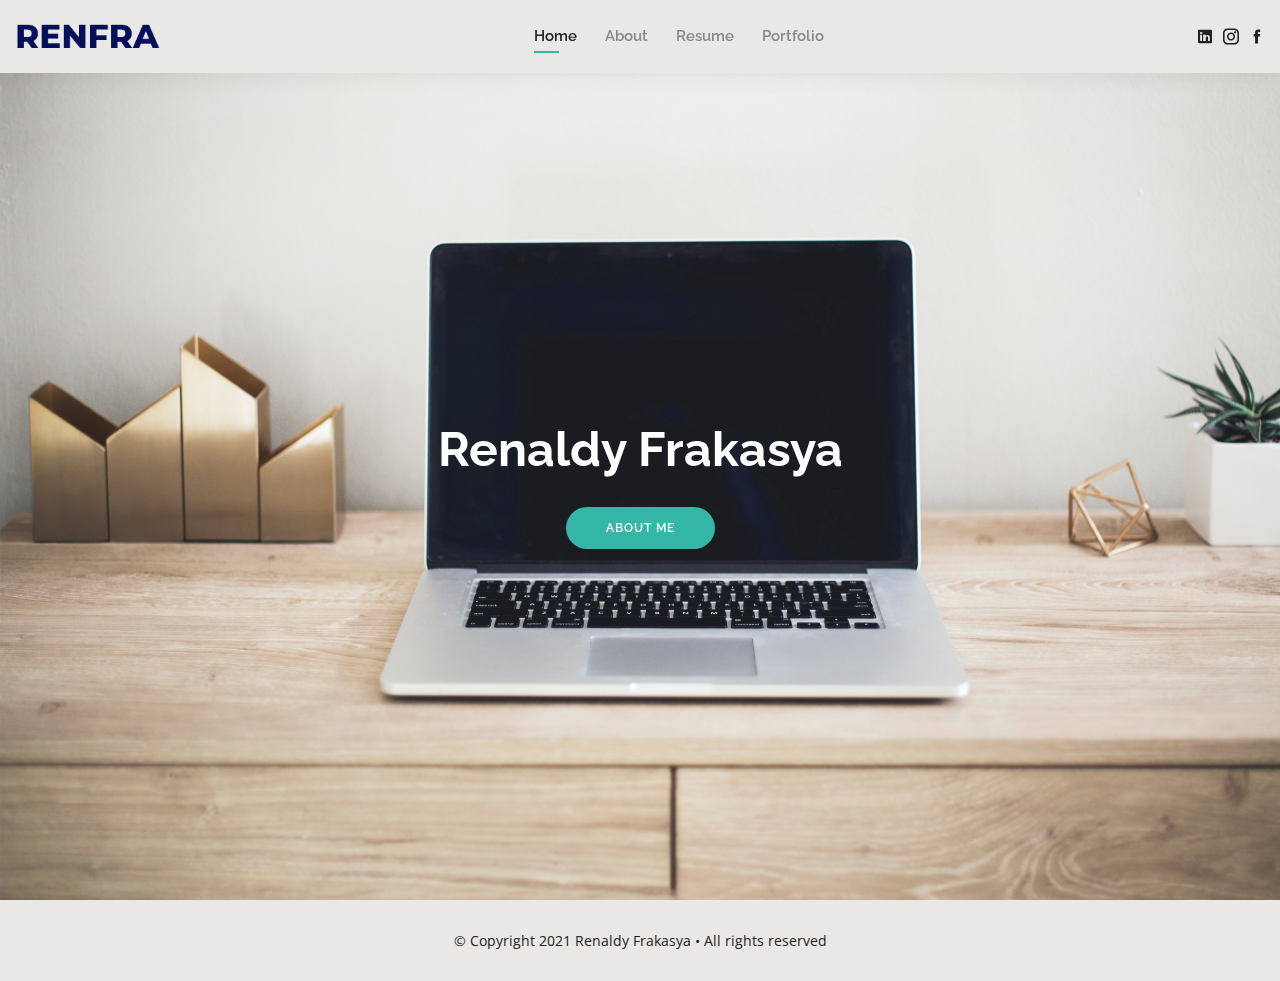
==== index.html @ 299dc971 "initial commit" ====
<!DOCTYPE html>
<html lang="en">

<head>
  <meta charset="utf-8">
  <meta content="width=device-width, initial-scale=1.0" name="viewport">

  <title>Portfolio Renaldy Frakasya</title>
  <meta content="" name="description">
  <meta content="" name="keywords">

  <!-- Favicons -->
  <link href="assets/img/icon.png" rel="icon">

  <!-- Google Fonts -->
  <link href="https://fonts.googleapis.com/css?family=Open+Sans:300,300i,400,400i,600,600i,700,700i|Raleway:300,300i,400,400i,500,500i,600,600i,700,700i|Poppins:300,300i,400,400i,500,500i,600,600i,700,700i" rel="stylesheet">

  <!-- Vendor CSS Files -->
  <link href="assets/vendor/bootstrap/css/bootstrap.min.css" rel="stylesheet">
  <link href="assets/vendor/icofont/icofont.min.css" rel="stylesheet">
  <link href="assets/vendor/owl.carousel/assets/owl.carousel.min.css" rel="stylesheet">
  <link href="assets/vendor/boxicons/css/boxicons.min.css" rel="stylesheet">
  <link href="assets/vendor/venobox/venobox.css" rel="stylesheet">
  <link href="assets/vendor/aos/aos.css" rel="stylesheet">

  <!-- Template Main CSS File -->
  <link href="assets/css/style.css" rel="stylesheet">

  <!-- =======================================================
  * Template Name: Kelly - v2.1.1
  * Template URL: https://bootstrapmade.com/kelly-free-bootstrap-cv-resume-html-template/
  * Author: BootstrapMade.com
  * License: https://bootstrapmade.com/license/
  ======================================================== -->
</head>

<body>

  <!-- ======= Header ======= -->
  <header id="header" class="fixed-top">
    <div class="container-fluid d-flex justify-content-between align-items-center">
      
      <a href="index.html" class="logo">
        <img src="assets/img/renfra.png" alt="Logo Renfra" class="img-fluid">
      </a>

      <nav class="nav-menu d-none d-lg-block">
        <ul>
          <li class="active"><a href="index.html">Home</a></li>
          <li><a href="about.html">About</a></li>
          <li><a href="resume.html">Resume</a></li>
          <!-- <li><a href="services.html">Services</a></li> -->
          <li><a href="portfolio.html">Portfolio</a></li>
        </ul>
      </nav><!-- .nav-menu -->

      <div class="header-social-links">
        <a href="https://www.linkedin.com/in/renaldy-frakasya4721/" class="linkedin" target="_blank"><i class="icofont-linkedin"></i></i></a>
        <a href="https://www.instagram.com/renaldyfrakasya/" class="instagram" target="_blank"><i class="icofont-instagram"></i></a>
        <a href="https://facebook.com/renaldy.frakasya/" class="facebook" target="_blank"><i class="icofont-facebook"></i></a>
      </div>

    </div>

  </header><!-- End Header -->

  <!-- ======= Hero Section ======= -->
  <section id="hero" class="d-flex align-items-center">
    <div class="container d-flex flex-column align-items-center" data-aos="zoom-in" data-aos-delay="100">
      <h1>Renaldy Frakasya</h1>
      <a href="about.html" class="btn-about">About Me</a>
    </div>
  </section><!-- End Hero -->

  <!-- ======= Footer ======= -->
  <footer id="footer">
    <div class="container">
      <div class="copyright">
        &copy; Copyright 2021 Renaldy Frakasya • All rights reserved
      </div>
    </div>
  </footer><!-- End  Footer -->

  <div id="preloader"></div>
  <a href="#" class="back-to-top"><i class="bx bx-up-arrow-alt"></i></a>

  <!-- Vendor JS Files -->
  <script src="assets/vendor/jquery/jquery.min.js"></script>
  <script src="assets/vendor/bootstrap/js/bootstrap.bundle.min.js"></script>
  <script src="assets/vendor/jquery.easing/jquery.easing.min.js"></script>
  <script src="assets/vendor/php-email-form/validate.js"></script>
  <script src="assets/vendor/waypoints/jquery.waypoints.min.js"></script>
  <script src="assets/vendor/counterup/counterup.min.js"></script>
  <script src="assets/vendor/owl.carousel/owl.carousel.min.js"></script>
  <script src="assets/vendor/isotope-layout/isotope.pkgd.min.js"></script>
  <script src="assets/vendor/venobox/venobox.min.js"></script>
  <script src="assets/vendor/aos/aos.js"></script>

  <!-- Template Main JS File -->
  <script src="assets/js/main.js"></script>

</body>

</html>
---- assets/vendor/venobox/venobox.css ----
/* ------ venobox.css --------*/
.vbox-overlay *, .vbox-overlay *:before, .vbox-overlay *:after{
    -webkit-backface-visibility: hidden;
    -webkit-box-sizing:border-box;
    -moz-box-sizing:border-box;
    box-sizing:border-box;
}
.vbox-overlay * { 
    -webkit-backface-visibility: visible;
    backface-visibility: visible;
}
.vbox-overlay{
    display: -webkit-flex;
    display: flex;
    -webkit-flex-direction: column;
    flex-direction: column;
    -webkit-justify-content: center;
    justify-content: center;
    -webkit-align-items: center;
    align-items: center;
    position: fixed;
    left: 0;
    top: 0;
    bottom: 0;
    right: 0;
    z-index: 999999;
}

/* ----- navigation ----- */
.vbox-title{
    width: 100%;
    height: 40px;
    float: left;
    text-align: center;
    line-height: 28px;
    font-size: 12px;
    padding: 6px 50px;
    overflow: hidden;
    position: fixed;
    display: none;
    left: 0;
    z-index: 89;
}
.vbox-close{
    cursor: pointer;
    position: fixed;
    top: -1px;
    right: 0;
    width: 50px;
    height: 40px;
    padding: 6px;
    display: block;
    background-position:10px center;
    overflow: hidden;
    font-size: 24px;
    line-height: 1;
    text-align: center;
    z-index: 99;
}
.vbox-left{
    cursor: pointer;
    position: fixed;
    left: 0;
    height: 40px;
    overflow: hidden;
    line-height: 28px;
    font-size: 12px;
    z-index: 99;
    display: flex;
    align-items:center;
}
.vbox-num{
    display: inline-block;
    margin: 6px 0 6px 15px;
}
/* ----- Social share ----- */
.vbox-share{
    line-height: 28px;
    font-size: 12px;
    overflow: hidden;
    position: fixed;
    left: 0;
    z-index: 98;
    display: flex;
    align-items:center;
    justify-content: center;
    width: 100%;
    text-align: center;
}
.vbox-share svg{
    max-height: 28px;
    width: 28px;
    z-index: 10;
    margin-left: 12px;
    margin-top: 6px;
    margin-bottom: 6px;
    vertical-align: middle;
}


/* ----- navigation ARROWS ----- */
.vbox-next, .vbox-prev{
    position: fixed;
    top: 50%;
    margin-top: -15px;
    overflow: hidden;
    cursor: pointer;
    display: block;
    width: 45px;
    height: 45px;
    z-index: 99;
}
.vbox-next span, .vbox-prev span{
    position: relative;
    width: 20px;
    height: 20px;
    border: 2px solid transparent;
    border-top-color: #B6B6B6;
    border-right-color: #B6B6B6;
    text-indent: -100px;
    position: absolute;
    top: 8px;
    display: block;
}
.vbox-prev{
    left: 15px;
}
.vbox-next{
    right: 15px;
}
.vbox-prev span{
    left: 10px;
    -ms-transform: rotate(-135deg);
    -webkit-transform: rotate(-135deg);
    transform: rotate(-135deg);
}
.vbox-next span{
    -ms-transform: rotate(45deg);
    -webkit-transform: rotate(45deg);
    transform: rotate(45deg);
    right: 10px;
}
/* ------- inline window ------ */
.vbox-inline{
    width: 420px;
    height: 315px;
    height: 70vh;
    padding: 10px;
    background: #fff;
    margin: 0 auto;
    overflow: auto;
    text-align: left;
}
/* ------- Video & iFrames window ------ */
.venoframe{
    max-width: 100%;
    width: 100%;
    border: none;
    width: 100%;
    height: 260px;
    height: 70vh;
}
.venoframe.vbvid{
    height: 260px;
}
@media (min-width: 768px) {
    .venoframe, .vbox-inline{
        width: 90%;
        height: 360px;
        height: 70vh;
    }
    .venoframe.vbvid{
        width: 640px;
        height: 360px;
    }
}
@media (min-width: 992px) {
    .venoframe, .vbox-inline{
        max-width: 1200px;
        width: 80%;
        height: 540px;
        height: 70vh;
    }
    .venoframe.vbvid{
        width: 960px;
        height: 540px;
    }
}
/* 
Please do NOT edit this part! 
or at least read this note: http://i.imgur.com/7C0ws9e.gif
*/
.vbox-open{
    overflow: hidden;
}
.vbox-container{
    position: absolute;
    left: 0;
    right: 0;
    top: 0;
    bottom: 0;
    overflow-x: hidden;
    overflow-y: scroll;
    overflow-scrolling: touch;
    -webkit-overflow-scrolling: touch;
    z-index: 20;
    max-height: 100%;

}

.vbox-content{
    text-align: center;
    float: left;
    width: 100%;
    position: relative;
    overflow: hidden;
    padding: 20px 4%;
}
.vbox-container img{
    max-width: 100%;
    height: auto;
}
.vbox-figlio{
    box-shadow: 0 0 12px rgba(0,0,0,0.19), 0 6px 6px rgba(0,0,0,0.23);
    max-width: 100%;
    text-align: initial;
}
img.vbox-figlio{
    -webkit-user-select: none;
-khtml-user-select: none;
-moz-user-select: none;
-o-user-select: none;
user-select: none;
}
.vbox-content.swipe-left{
    margin-left: -200px !important;
}
.vbox-content.swipe-right{
    margin-left: 200px !important;
}
.vbox-animated{
    webkit-transition: margin 300ms ease-out;
    transition: margin 300ms ease-out;
}

/* ---------- preloader ----------
 * SPINKIT 
 * http://tobiasahlin.com/spinkit/
-------------------------------- */
.sk-double-bounce,.sk-rotating-plane{width:40px;height:40px;margin:40px auto}.sk-rotating-plane{background-color:#333;-webkit-animation:sk-rotatePlane 1.2s infinite ease-in-out;animation:sk-rotatePlane 1.2s infinite ease-in-out}@-webkit-keyframes sk-rotatePlane{0%{-webkit-transform:perspective(120px) rotateX(0) rotateY(0);transform:perspective(120px) rotateX(0) rotateY(0)}50%{-webkit-transform:perspective(120px) rotateX(-180.1deg) rotateY(0);transform:perspective(120px) rotateX(-180.1deg) rotateY(0)}100%{-webkit-transform:perspective(120px) rotateX(-180deg) rotateY(-179.9deg);transform:perspective(120px) rotateX(-180deg) rotateY(-179.9deg)}}@keyframes sk-rotatePlane{0%{-webkit-transform:perspective(120px) rotateX(0) rotateY(0);transform:perspective(120px) rotateX(0) rotateY(0)}50%{-webkit-transform:perspective(120px) rotateX(-180.1deg) rotateY(0);transform:perspective(120px) rotateX(-180.1deg) rotateY(0)}100%{-webkit-transform:perspective(120px) rotateX(-180deg) rotateY(-179.9deg);transform:perspective(120px) rotateX(-180deg) rotateY(-179.9deg)}}.sk-double-bounce{position:relative}.sk-double-bounce .sk-child{width:100%;height:100%;border-radius:50%;background-color:#333;opacity:.6;position:absolute;top:0;left:0;-webkit-animation:sk-doubleBounce 2s infinite ease-in-out;animation:sk-doubleBounce 2s infinite ease-in-out}.sk-chasing-dots .sk-child,.sk-spinner-pulse,.sk-three-bounce .sk-child{background-color:#333;border-radius:100%}.sk-double-bounce .sk-double-bounce2{-webkit-animation-delay:-1s;animation-delay:-1s}@-webkit-keyframes sk-doubleBounce{0%,100%{-webkit-transform:scale(0);transform:scale(0)}50%{-webkit-transform:scale(1);transform:scale(1)}}@keyframes sk-doubleBounce{0%,100%{-webkit-transform:scale(0);transform:scale(0)}50%{-webkit-transform:scale(1);transform:scale(1)}}.sk-wave{margin:40px auto;width:50px;height:40px;text-align:center;font-size:10px}.sk-wave .sk-rect{background-color:#333;height:100%;width:6px;display:inline-block;-webkit-animation:sk-waveStretchDelay 1.2s infinite ease-in-out;animation:sk-waveStretchDelay 1.2s infinite ease-in-out}.sk-wave .sk-rect1{-webkit-animation-delay:-1.2s;animation-delay:-1.2s}.sk-wave .sk-rect2{-webkit-animation-delay:-1.1s;animation-delay:-1.1s}.sk-wave .sk-rect3{-webkit-animation-delay:-1s;animation-delay:-1s}.sk-wave .sk-rect4{-webkit-animation-delay:-.9s;animation-delay:-.9s}.sk-wave .sk-rect5{-webkit-animation-delay:-.8s;animation-delay:-.8s}@-webkit-keyframes sk-waveStretchDelay{0%,100%,40%{-webkit-transform:scaleY(.4);transform:scaleY(.4)}20%{-webkit-transform:scaleY(1);transform:scaleY(1)}}@keyframes sk-waveStretchDelay{0%,100%,40%{-webkit-transform:scaleY(.4);transform:scaleY(.4)}20%{-webkit-transform:scaleY(1);transform:scaleY(1)}}.sk-wandering-cubes{margin:40px auto;width:40px;height:40px;position:relative}.sk-wandering-cubes .sk-cube{background-color:#333;width:10px;height:10px;position:absolute;top:0;left:0;-webkit-animation:sk-wanderingCube 1.8s ease-in-out -1.8s infinite both;animation:sk-wanderingCube 1.8s ease-in-out -1.8s infinite both}.sk-chasing-dots,.sk-spinner-pulse{width:40px;height:40px;margin:40px auto}.sk-wandering-cubes .sk-cube2{-webkit-animation-delay:-.9s;animation-delay:-.9s}@-webkit-keyframes sk-wanderingCube{0%{-webkit-transform:rotate(0);transform:rotate(0)}25%{-webkit-transform:translateX(30px) rotate(-90deg) scale(.5);transform:translateX(30px) rotate(-90deg) scale(.5)}50%{-webkit-transform:translateX(30px) translateY(30px) rotate(-179deg);transform:translateX(30px) translateY(30px) rotate(-179deg)}50.1%{-webkit-transform:translateX(30px) translateY(30px) rotate(-180deg);transform:translateX(30px) translateY(30px) rotate(-180deg)}75%{-webkit-transform:translateX(0) translateY(30px) rotate(-270deg) scale(.5);transform:translateX(0) translateY(30px) rotate(-270deg) scale(.5)}100%{-webkit-transform:rotate(-360deg);transform:rotate(-360deg)}}@keyframes sk-wanderingCube{0%{-webkit-transform:rotate(0);transform:rotate(0)}25%{-webkit-transform:translateX(30px) rotate(-90deg) scale(.5);transform:translateX(30px) rotate(-90deg) scale(.5)}50%{-webkit-transform:translateX(30px) translateY(30px) rotate(-179deg);transform:translateX(30px) translateY(30px) rotate(-179deg)}50.1%{-webkit-transform:translateX(30px) translateY(30px) rotate(-180deg);transform:translateX(30px) translateY(30px) rotate(-180deg)}75%{-webkit-transform:translateX(0) translateY(30px) rotate(-270deg) scale(.5);transform:translateX(0) translateY(30px) rotate(-270deg) scale(.5)}100%{-webkit-transform:rotate(-360deg);transform:rotate(-360deg)}}.sk-spinner-pulse{-webkit-animation:sk-pulseScaleOut 1s infinite ease-in-out;animation:sk-pulseScaleOut 1s infinite ease-in-out}@-webkit-keyframes sk-pulseScaleOut{0%{-webkit-transform:scale(0);transform:scale(0)}100%{-webkit-transform:scale(1);transform:scale(1);opacity:0}}@keyframes sk-pulseScaleOut{0%{-webkit-transform:scale(0);transform:scale(0)}100%{-webkit-transform:scale(1);transform:scale(1);opacity:0}}.sk-chasing-dots{position:relative;text-align:center;-webkit-animation:sk-chasingDotsRotate 2s infinite linear;animation:sk-chasingDotsRotate 2s infinite linear}.sk-chasing-dots .sk-child{width:60%;height:60%;display:inline-block;position:absolute;top:0;-webkit-animation:sk-chasingDotsBounce 2s infinite ease-in-out;animation:sk-chasingDotsBounce 2s infinite ease-in-out}.sk-chasing-dots .sk-dot2{top:auto;bottom:0;-webkit-animation-delay:-1s;animation-delay:-1s}@-webkit-keyframes sk-chasingDotsRotate{100%{-webkit-transform:rotate(360deg);transform:rotate(360deg)}}@keyframes sk-chasingDotsRotate{100%{-webkit-transform:rotate(360deg);transform:rotate(360deg)}}@-webkit-keyframes sk-chasingDotsBounce{0%,100%{-webkit-transform:scale(0);transform:scale(0)}50%{-webkit-transform:scale(1);transform:scale(1)}}@keyframes sk-chasingDotsBounce{0%,100%{-webkit-transform:scale(0);transform:scale(0)}50%{-webkit-transform:scale(1);transform:scale(1)}}.sk-three-bounce{margin:40px auto;width:80px;text-align:center}.sk-three-bounce .sk-child{width:20px;height:20px;display:inline-block;-webkit-animation:sk-three-bounce 1.4s ease-in-out 0s infinite both;animation:sk-three-bounce 1.4s ease-in-out 0s infinite both}.sk-circle .sk-child:before,.sk-fading-circle .sk-circle:before{display:block;border-radius:100%;content:'';background-color:#333}.sk-three-bounce .sk-bounce1{-webkit-animation-delay:-.32s;animation-delay:-.32s}.sk-three-bounce .sk-bounce2{-webkit-animation-delay:-.16s;animation-delay:-.16s}@-webkit-keyframes sk-three-bounce{0%,100%,80%{-webkit-transform:scale(0);transform:scale(0)}40%{-webkit-transform:scale(1);transform:scale(1)}}@keyframes sk-three-bounce{0%,100%,80%{-webkit-transform:scale(0);transform:scale(0)}40%{-webkit-transform:scale(1);transform:scale(1)}}.sk-circle{margin:40px auto;width:40px;height:40px;position:relative}.sk-circle .sk-child{width:100%;height:100%;position:absolute;left:0;top:0}.sk-circle .sk-child:before{margin:0 auto;width:15%;height:15%;-webkit-animation:sk-circleBounceDelay 1.2s infinite ease-in-out both;animation:sk-circleBounceDelay 1.2s infinite ease-in-out both}.sk-circle .sk-circle2{-webkit-transform:rotate(30deg);-ms-transform:rotate(30deg);transform:rotate(30deg)}.sk-circle .sk-circle3{-webkit-transform:rotate(60deg);-ms-transform:rotate(60deg);transform:rotate(60deg)}.sk-circle .sk-circle4{-webkit-transform:rotate(90deg);-ms-transform:rotate(90deg);transform:rotate(90deg)}.sk-circle .sk-circle5{-webkit-transform:rotate(120deg);-ms-transform:rotate(120deg);transform:rotate(120deg)}.sk-circle .sk-circle6{-webkit-transform:rotate(150deg);-ms-transform:rotate(150deg);transform:rotate(150deg)}.sk-circle .sk-circle7{-webkit-transform:rotate(180deg);-ms-transform:rotate(180deg);transform:rotate(180deg)}.sk-circle .sk-circle8{-webkit-transform:rotate(210deg);-ms-transform:rotate(210deg);transform:rotate(210deg)}.sk-circle .sk-circle9{-webkit-transform:rotate(240deg);-ms-transform:rotate(240deg);transform:rotate(240deg)}.sk-circle .sk-circle10{-webkit-transform:rotate(270deg);-ms-transform:rotate(270deg);transform:rotate(270deg)}.sk-circle .sk-circle11{-webkit-transform:rotate(300deg);-ms-transform:rotate(300deg);transform:rotate(300deg)}.sk-circle .sk-circle12{-webkit-transform:rotate(330deg);-ms-transform:rotate(330deg);transform:rotate(330deg)}.sk-circle .sk-circle2:before{-webkit-animation-delay:-1.1s;animation-delay:-1.1s}.sk-circle .sk-circle3:before{-webkit-animation-delay:-1s;animation-delay:-1s}.sk-circle .sk-circle4:before{-webkit-animation-delay:-.9s;animation-delay:-.9s}.sk-circle .sk-circle5:before{-webkit-animation-delay:-.8s;animation-delay:-.8s}.sk-circle .sk-circle6:before{-webkit-animation-delay:-.7s;animation-delay:-.7s}.sk-circle .sk-circle7:before{-webkit-animation-delay:-.6s;animation-delay:-.6s}.sk-circle .sk-circle8:before{-webkit-animation-delay:-.5s;animation-delay:-.5s}.sk-circle .sk-circle9:before{-webkit-animation-delay:-.4s;animation-delay:-.4s}.sk-circle .sk-circle10:before{-webkit-animation-delay:-.3s;animation-delay:-.3s}.sk-circle .sk-circle11:before{-webkit-animation-delay:-.2s;animation-delay:-.2s}.sk-circle .sk-circle12:before{-webkit-animation-delay:-.1s;animation-delay:-.1s}@-webkit-keyframes sk-circleBounceDelay{0%,100%,80%{-webkit-transform:scale(0);transform:scale(0)}40%{-webkit-transform:scale(1);transform:scale(1)}}@keyframes sk-circleBounceDelay{0%,100%,80%{-webkit-transform:scale(0);transform:scale(0)}40%{-webkit-transform:scale(1);transform:scale(1)}}.sk-cube-grid{width:40px;height:40px;margin:40px auto}.sk-cube-grid .sk-cube{width:33.33%;height:33.33%;background-color:#333;float:left;-webkit-animation:sk-cubeGridScaleDelay 1.3s infinite ease-in-out;animation:sk-cubeGridScaleDelay 1.3s infinite ease-in-out}.sk-cube-grid .sk-cube1{-webkit-animation-delay:.2s;animation-delay:.2s}.sk-cube-grid .sk-cube2{-webkit-animation-delay:.3s;animation-delay:.3s}.sk-cube-grid .sk-cube3{-webkit-animation-delay:.4s;animation-delay:.4s}.sk-cube-grid .sk-cube4{-webkit-animation-delay:.1s;animation-delay:.1s}.sk-cube-grid .sk-cube5{-webkit-animation-delay:.2s;animation-delay:.2s}.sk-cube-grid .sk-cube6{-webkit-animation-delay:.3s;animation-delay:.3s}.sk-cube-grid .sk-cube7{-webkit-animation-delay:0ms;animation-delay:0ms}.sk-cube-grid .sk-cube8{-webkit-animation-delay:.1s;animation-delay:.1s}.sk-cube-grid .sk-cube9{-webkit-animation-delay:.2s;animation-delay:.2s}@-webkit-keyframes sk-cubeGridScaleDelay{0%,100%,70%{-webkit-transform:scale3D(1,1,1);transform:scale3D(1,1,1)}35%{-webkit-transform:scale3D(0,0,1);transform:scale3D(0,0,1)}}@keyframes sk-cubeGridScaleDelay{0%,100%,70%{-webkit-transform:scale3D(1,1,1);transform:scale3D(1,1,1)}35%{-webkit-transform:scale3D(0,0,1);transform:scale3D(0,0,1)}}.sk-fading-circle{margin:40px auto;width:40px;height:40px;position:relative}.sk-fading-circle .sk-circle{width:100%;height:100%;position:absolute;left:0;top:0}.sk-fading-circle .sk-circle:before{margin:0 auto;width:15%;height:15%;-webkit-animation:sk-circleFadeDelay 1.2s infinite ease-in-out both;animation:sk-circleFadeDelay 1.2s infinite ease-in-out both}.sk-fading-circle .sk-circle2{-webkit-transform:rotate(30deg);-ms-transform:rotate(30deg);transform:rotate(30deg)}.sk-fading-circle .sk-circle3{-webkit-transform:rotate(60deg);-ms-transform:rotate(60deg);transform:rotate(60deg)}.sk-fading-circle .sk-circle4{-webkit-transform:rotate(90deg);-ms-transform:rotate(90deg);transform:rotate(90deg)}.sk-fading-circle .sk-circle5{-webkit-transform:rotate(120deg);-ms-transform:rotate(120deg);transform:rotate(120deg)}.sk-fading-circle .sk-circle6{-webkit-transform:rotate(150deg);-ms-transform:rotate(150deg);transform:rotate(150deg)}.sk-fading-circle .sk-circle7{-webkit-transform:rotate(180deg);-ms-transform:rotate(180deg);transform:rotate(180deg)}.sk-fading-circle .sk-circle8{-webkit-transform:rotate(210deg);-ms-transform:rotate(210deg);transform:rotate(210deg)}.sk-fading-circle .sk-circle9{-webkit-transform:rotate(240deg);-ms-transform:rotate(240deg);transform:rotate(240deg)}.sk-fading-circle .sk-circle10{-webkit-transform:rotate(270deg);-ms-transform:rotate(270deg);transform:rotate(270deg)}.sk-fading-circle .sk-circle11{-webkit-transform:rotate(300deg);-ms-transform:rotate(300deg);transform:rotate(300deg)}.sk-fading-circle .sk-circle12{-webkit-transform:rotate(330deg);-ms-transform:rotate(330deg);transform:rotate(330deg)}.sk-fading-circle .sk-circle2:before{-webkit-animation-delay:-1.1s;animation-delay:-1.1s}.sk-fading-circle .sk-circle3:before{-webkit-animation-delay:-1s;animation-delay:-1s}.sk-fading-circle .sk-circle4:before{-webkit-animation-delay:-.9s;animation-delay:-.9s}.sk-fading-circle .sk-circle5:before{-webkit-animation-delay:-.8s;animation-delay:-.8s}.sk-fading-circle .sk-circle6:before{-webkit-animation-delay:-.7s;animation-delay:-.7s}.sk-fading-circle .sk-circle7:before{-webkit-animation-delay:-.6s;animation-delay:-.6s}.sk-fading-circle .sk-circle8:before{-webkit-animation-delay:-.5s;animation-delay:-.5s}.sk-fading-circle .sk-circle9:before{-webkit-animation-delay:-.4s;animation-delay:-.4s}.sk-fading-circle .sk-circle10:before{-webkit-animation-delay:-.3s;animation-delay:-.3s}.sk-fading-circle .sk-circle11:before{-webkit-animation-delay:-.2s;animation-delay:-.2s}.sk-fading-circle .sk-circle12:before{-webkit-animation-delay:-.1s;animation-delay:-.1s}@-webkit-keyframes sk-circleFadeDelay{0%,100%,39%{opacity:0}40%{opacity:1}}@keyframes sk-circleFadeDelay{0%,100%,39%{opacity:0}40%{opacity:1}}.sk-folding-cube{margin:40px auto;width:40px;height:40px;position:relative;-webkit-transform:rotateZ(45deg);transform:rotateZ(45deg)}.sk-folding-cube .sk-cube{float:left;width:50%;height:50%;position:relative;-webkit-transform:scale(1.1);-ms-transform:scale(1.1);transform:scale(1.1)}.sk-folding-cube .sk-cube:before{content:'';position:absolute;top:0;left:0;width:100%;height:100%;background-color:#333;-webkit-animation:sk-foldCubeAngle 2.4s infinite linear both;animation:sk-foldCubeAngle 2.4s infinite linear both;-webkit-transform-origin:100% 100%;-ms-transform-origin:100% 100%;transform-origin:100% 100%}.sk-folding-cube .sk-cube2{-webkit-transform:scale(1.1) rotateZ(90deg);transform:scale(1.1) rotateZ(90deg)}.sk-folding-cube .sk-cube3{-webkit-transform:scale(1.1) rotateZ(180deg);transform:scale(1.1) rotateZ(180deg)}.sk-folding-cube .sk-cube4{-webkit-transform:scale(1.1) rotateZ(270deg);transform:scale(1.1) rotateZ(270deg)}.sk-folding-cube .sk-cube2:before{-webkit-animation-delay:.3s;animation-delay:.3s}.sk-folding-cube .sk-cube3:before{-webkit-animation-delay:.6s;animation-delay:.6s}.sk-folding-cube .sk-cube4:before{-webkit-animation-delay:.9s;animation-delay:.9s}@-webkit-keyframes sk-foldCubeAngle{0%,10%{-webkit-transform:perspective(140px) rotateX(-180deg);transform:perspective(140px) rotateX(-180deg);opacity:0}25%,75%{-webkit-transform:perspective(140px) rotateX(0);transform:perspective(140px) rotateX(0);opacity:1}100%,90%{-webkit-transform:perspective(140px) rotateY(180deg);transform:perspective(140px) rotateY(180deg);opacity:0}}@keyframes sk-foldCubeAngle{0%,10%{-webkit-transform:perspective(140px) rotateX(-180deg);transform:perspective(140px) rotateX(-180deg);opacity:0}25%,75%{-webkit-transform:perspective(140px) rotateX(0);transform:perspective(140px) rotateX(0);opacity:1}100%,90%{-webkit-transform:perspective(140px) rotateY(180deg);transform:perspective(140px) rotateY(180deg);opacity:0}}
---- assets/css/style.css ----
/* *
* Template Name: Kelly - v2.1.1
* Template URL: https://bootstrapmade.com/kelly-free-bootstrap-cv-resume-html-template/
* Author: BootstrapMade.com
* License: https://bootstrapmade.com/license/
*/

/*--------------------------------------------------------------
# General
--------------------------------------------------------------*/
body {
  font-family: "Open Sans", sans-serif;
  color: #444444;
}

a {
  color: #34b7a7;
}

a:hover {
  color: #51cdbe;
  text-decoration: none;
}

h1,
h2,
h3,
h4,
h5,
h6 {
  font-family: "Raleway", sans-serif;
}

#main {
  margin-top: 50px;
}

@media (max-width: 992px) {
  #main {
    margin-top: 30px;
  }
}

/*--------------------------------------------------------------
# Preloader
--------------------------------------------------------------*/
#preloader {
  position: fixed;
  top: 0;
  left: 0;
  right: 0;
  bottom: 0;
  z-index: 9999;
  overflow: hidden;
  background: #fff;
}

#preloader:before {
  content: "";
  position: fixed;
  top: calc(50% - 30px);
  left: calc(50% - 30px);
  border: 6px solid #34b7a7;
  border-top-color: #dcf5f2;
  border-radius: 50%;
  width: 60px;
  height: 60px;
  -webkit-animation: animate-preloader 1s linear infinite;
  animation: animate-preloader 1s linear infinite;
}

@-webkit-keyframes animate-preloader {
  0% {
    transform: rotate(0deg);
  }

  100% {
    transform: rotate(360deg);
  }
}

@keyframes animate-preloader {
  0% {
    transform: rotate(0deg);
  }

  100% {
    transform: rotate(360deg);
  }
}

/*--------------------------------------------------------------
# Back to top button
--------------------------------------------------------------*/
.back-to-top {
  position: fixed;
  display: none;
  right: 15px;
  bottom: 15px;
  z-index: 99999;
}

.back-to-top i {
  display: flex;
  align-items: center;
  justify-content: center;
  font-size: 24px;
  width: 40px;
  height: 40px;
  border-radius: 50px;
  background: #34b7a7;
  color: #fff;
  transition: all 0.4s;
}

.back-to-top i:hover {
  background: #3dc8b7;
  color: #fff;
}

/*--------------------------------------------------------------
# Header
--------------------------------------------------------------*/
#header {
  background: #e9e8e6;
  box-shadow: 0px 0px 25px 0 rgba(0, 0, 0, 0.08);
  z-index: 997;
  padding: 15px 0;
}

#header .logo {
  font-size: 32px;
  margin: 0;
  padding: 0;
  line-height: 1;
  font-weight: 400;
  letter-spacing: 2px;
  text-transform: uppercase;
}

#header .logo a {
  color: #222222;
}

#header .logo img {
  max-height: 40px;
}

@media (max-width: 992px) {
  #header .logo {
    font-size: 28px;
  }
}

/*--------------------------------------------------------------
# Navigation Menu
--------------------------------------------------------------*/
/* Desktop Navigation */
.nav-menu ul {
  margin: 0;
  padding: 0;
  list-style: none;
}

.nav-menu>ul {
  display: flex;
}

.nav-menu>ul>li {
  position: relative;
  white-space: nowrap;
  padding: 10px 0 10px 28px;
}

.nav-menu a {
  display: block;
  position: relative;
  color: #888888;
  transition: 0.3s;
  font-size: 15px;
  font-family: "Raleway", sans-serif;
  font-weight: 600;
}

.nav-menu>ul>li>a:before {
  content: "";
  position: absolute;
  width: 0;
  height: 2px;
  bottom: -5px;
  left: 0;
  background-color: #34b7a7;
  visibility: hidden;
  width: 0px;
  transition: all 0.3s ease-in-out 0s;
}

.nav-menu a:hover:before,
.nav-menu li:hover>a:before,
.nav-menu .active>a:before {
  visibility: visible;
  width: 25px;
}

.nav-menu a:hover,
.nav-menu .active>a,
.nav-menu li:hover>a {
  color: #222222;
}

.nav-menu .drop-down ul {
  display: block;
  position: absolute;
  left: 28px;
  top: calc(100% + 30px);
  z-index: 99;
  opacity: 0;
  visibility: hidden;
  padding: 10px 0;
  background: #fff;
  box-shadow: 0px 0px 30px rgba(127, 137, 161, 0.25);
  transition: 0.3s;
}

.nav-menu .drop-down:hover>ul {
  opacity: 1;
  top: 100%;
  visibility: visible;
}

.nav-menu .drop-down li {
  min-width: 180px;
  position: relative;
}

.nav-menu .drop-down ul a {
  padding: 10px 20px;
  font-size: 14px;
  font-weight: 500;
  text-transform: none;
  color: #222222;
}

.nav-menu .drop-down ul a:hover,
.nav-menu .drop-down ul .active>a,
.nav-menu .drop-down ul li:hover>a {
  color: #34b7a7;
}

.nav-menu .drop-down>a:after {
  content: "\ea99";
  font-family: IcoFont;
  padding-left: 5px;
}

.nav-menu .drop-down .drop-down ul {
  top: 0;
  left: calc(100% - 30px);
}

.nav-menu .drop-down .drop-down:hover>ul {
  opacity: 1;
  top: 0;
  left: 100%;
}

.nav-menu .drop-down .drop-down>a {
  padding-right: 35px;
}

.nav-menu .drop-down .drop-down>a:after {
  content: "\eaa0";
  font-family: IcoFont;
  position: absolute;
  right: 15px;
}

@media (max-width: 1366px) {
  .nav-menu .drop-down .drop-down ul {
    left: -90%;
  }

  .nav-menu .drop-down .drop-down:hover>ul {
    left: -100%;
  }

  .nav-menu .drop-down .drop-down>a:after {
    content: "\ea9d";
  }
}

/* Mobile Navigation */
.mobile-nav-toggle {
  position: fixed;
  right: 15px;
  top: 17px;
  z-index: 9998;
  border: 0;
  background: none;
  font-size: 24px;
  transition: all 0.4s;
  outline: none !important;
  line-height: 1;
  cursor: pointer;
  text-align: right;
}

.mobile-nav-toggle i {
  color: #34b7a7;
}

.mobile-nav {
  position: fixed;
  top: 55px;
  right: 15px;
  bottom: 15px;
  left: 15px;
  z-index: 9999;
  overflow-y: auto;
  background: #fff;
  transition: ease-in-out 0.2s;
  opacity: 0;
  visibility: hidden;
  border-radius: 10px;
  padding: 10px 0;
}

.mobile-nav * {
  margin: 0;
  padding: 0;
  list-style: none;
}

.mobile-nav a {
  display: block;
  position: relative;
  color: #222222;
  padding: 10px 20px;
  font-weight: 500;
  outline: none;
}

.mobile-nav a:hover,
.mobile-nav .active>a,
.mobile-nav li:hover>a {
  color: #34b7a7;
  text-decoration: none;
}

.mobile-nav .drop-down>a:after {
  content: "\ea99";
  font-family: IcoFont;
  padding-left: 10px;
  position: absolute;
  right: 15px;
}

.mobile-nav .active.drop-down>a:after {
  content: "\eaa1";
}

.mobile-nav .drop-down>a {
  padding-right: 35px;
}

.mobile-nav .drop-down ul {
  display: none;
  overflow: hidden;
}

.mobile-nav .drop-down li {
  padding-left: 20px;
}

.mobile-nav-overly {
  width: 100%;
  height: 100%;
  z-index: 9997;
  top: 0;
  left: 0;
  position: fixed;
  background: rgba(9, 9, 9, 0.6);
  overflow: hidden;
  display: none;
  transition: ease-in-out 0.2s;
}

.mobile-nav-active {
  overflow: hidden;
}

.mobile-nav-active .mobile-nav {
  opacity: 1;
  visibility: visible;
}

.mobile-nav-active .mobile-nav-toggle i {
  color: #fff;
}

/*--------------------------------------------------------------
# Header Social Links
--------------------------------------------------------------*/
.header-social-links {
  padding-left: 20px;
}

.header-social-links a {
  color: #222222;
  padding-left: 6px;
  display: inline-block;
  line-height: 1px;
  transition: 0.3s;
  font-size: 16px;
}

.header-social-links a:hover {
  color: #34b7a7;
}

@media (max-width: 992px) {
  .header-social-links {
    padding: 0 48px 0 0;
  }
}

/*--------------------------------------------------------------
# Hero Section
--------------------------------------------------------------*/
#hero {
  width: 100%;
  height: 100vh;
  background: url("../img/kari-shea-1SAnrIxw5OY-unsplash.jpg");
  background-size: cover;
}

#hero .container {
  padding-top: 70px;
  position: relative;
}

@media (max-width: 992px) {
  #hero .container {
    padding-top: 58px;
  }
}

#hero h1 {
  margin: 0;
  font-size: 48px;
  font-weight: 700;
  line-height: 56px;
  color: #ffffff;
}

#hero h2 {
  color: #6f6f6f;
  margin: 10px 0 0 0;
  font-size: 22px;
}

#hero .btn-about {
  font-family: "Raleway", sans-serif;
  text-transform: uppercase;
  font-weight: 600;
  font-size: 12px;
  letter-spacing: 1px;
  display: inline-block;
  padding: 12px 40px;
  border-radius: 50px;
  transition: 0.5s;
  margin-top: 30px;
  color: #fff;
  background: #34b7a7;
}

#hero .btn-about:hover {
  background: #3dc8b7;
}

@media (min-width: 1024px) {
  #hero {
    background-attachment: fixed;
  }
}

@media (max-width: 992px) {
  #hero:before {
    content: "";
    background: rgba(255, 255, 255, 0.8);
    position: absolute;
    bottom: 0;
    top: 0;
    left: 0;
    right: 0;
  }

  #hero h1 {
    font-size: 28px;
    line-height: 36px;
  }

  #hero h2 {
    font-size: 18px;
    line-height: 24px;
  }
}

/*--------------------------------------------------------------
# Sections General
--------------------------------------------------------------*/
section {
  padding: 60px 0;
}

.section-bg {
  background-color: #e7f8f6;
}

.section-title {
  text-align: center;
  padding-bottom: 30px;
}

.section-title h2 {
  font-size: 32px;
  font-weight: bold;
  text-transform: uppercase;
  margin-bottom: 20px;
  padding-bottom: 20px;
  position: relative;
}

.section-title h2::after {
  content: '';
  position: absolute;
  display: block;
  width: 50px;
  height: 3px;
  background: #34b7a7;
  bottom: 0;
  left: calc(50% - 25px);
}

.section-title p {
  margin-bottom: 0;
}

/*--------------------------------------------------------------
# Cta
--------------------------------------------------------------*/
.cta {
  background: linear-gradient(rgba(0, 0, 0, 0.6), rgba(0, 0, 0, 0.6)), url("../img/bg-1.jpg") fixed center center;
  background-size: cover;
  padding: 80px 0;
}

.cta h3 {
  color: #fff;
  font-size: 28px;
  font-weight: 700;
}

.cta p {
  color: #fff;
}

.cta .cta-btn {
  font-family: "Raleway", sans-serif;
  text-transform: uppercase;
  font-weight: 500;
  font-size: 16px;
  letter-spacing: 1px;
  display: inline-block;
  padding: 8px 20px;
  border-radius: 2px;
  transition: 0.5s;
  margin: 10px;
  border: 2px solid #fff;
  color: #fff;
}

.cta .cta-btn:hover {
  background: #34b7a7;
  border: 2px solid #34b7a7;
}

@media (max-width: 1024px) {
  .cta {
    background-attachment: scroll;
  }
}

@media (min-width: 769px) {
  .cta .cta-btn-container {
    display: flex;
    align-items: center;
    justify-content: flex-end;
  }
}

/*--------------------------------------------------------------
# About
--------------------------------------------------------------*/
.about .content h3 {
  font-weight: 700;
  font-size: 26px;
  color: #555555;
}

.about .content ul {
  list-style: none;
  padding: 0;
}

.about .content ul li {
  padding-bottom: 10px;
}

.about .content ul i {
  font-size: 20px;
  padding-right: 2px;
  color: #34b7a7;
}

.about .content p:last-child {
  margin-bottom: 0;
  text-align: justify;
}

/*--------------------------------------------------------------
# Skills
--------------------------------------------------------------*/
.skills .progress {
  height: 50px;
  display: block;
  background: none;
}

.skills .progress .skill {
  padding: 10px 0;
  margin: 0 0 6px 0;
  text-transform: uppercase;
  display: block;
  font-weight: 600;
  font-family: "Poppins", sans-serif;
  color: #222222;
}

.skills .progress .skill .val {
  float: right;
  font-style: normal;
}

.skills .progress-bar-wrap {
  background: #f3f3f3;
}

.skills .progress-bar {
  width: 1px;
  height: 10px;
  transition: .9s;
  background-color: #34b7a7;
}

/*--------------------------------------------------------------
# Resume
--------------------------------------------------------------*/
.resume .resume-title {
  font-size: 26px;
  font-weight: 400;
  margin-top: 20px;
  margin-bottom: 20px;
  color: #222222;
}

.resume .resume-item {
  padding: 0 0 20px 20px;
  margin-top: -2px;
  border-left: 2px solid #34b7a7;
  position: relative;
}

.resume .resume-item h4 {
  line-height: 18px;
  font-size: 18px;
  font-weight: 600;
  font-family: "Poppins", sans-serif;
  color: #1d685f;
  margin-bottom: 10px;
}

.resume .resume-item h5 {
  font-size: 16px;
  background: #effbf9;
  padding: 5px 15px;
  display: inline-block;
  font-weight: 600;
  margin-bottom: 10px;
  color: #34b7a7;
}

.resume .resume-item ul {
  padding-left: 20px;
}

.resume .resume-item ul li {
  padding-bottom: 10px;
}

.resume .resume-item:last-child {
  padding-bottom: 0;
}

.resume .resume-item::before {
  content: "";
  position: absolute;
  width: 16px;
  height: 16px;
  border-radius: 50px;
  left: -9px;
  top: 0;
  background: #fff;
  border: 2px solid #34b7a7;
}


/*--------------------------------------------------------------
# Portfolio
--------------------------------------------------------------*/
.portfolio .portfolio-item {
  margin-bottom: 30px;
}

.portfolio #portfolio-flters {
  padding: 0;
  margin: 0 auto 20px auto;
  list-style: none;
  text-align: center;
}

.portfolio #portfolio-flters li {
  cursor: pointer;
  display: inline-block;
  padding: 8px 16px 10px 16px;
  font-size: 13px;
  font-weight: 500;
  line-height: 1;
  text-transform: uppercase;
  color: #444444;
  margin-bottom: 5px;
  transition: all 0.3s ease-in-out;
  border-radius: 50px;
}

.portfolio #portfolio-flters li:hover,
.portfolio #portfolio-flters li.filter-active {
  color: #fff;
  background: #34b7a7;
}

.portfolio #portfolio-flters li:last-child {
  margin-right: 0;
}

.portfolio .portfolio-wrap {
  transition: 0.3s;
  position: relative;
  overflow: hidden;
  z-index: 1;
  /* background: rgba(34, 34, 34, 0.6); */
  height: 400px;
  width: auto;
}

.portfolio .portfolio-wrap::before {
  content: "";
  background: rgba(34, 34, 34, 0.6);
  position: absolute;
  left: 0;
  right: 0;
  top: 0;
  bottom: 0;
  transition: all ease-in-out 0.3s;
  z-index: 2;
  opacity: 0;
}

.portfolio .portfolio-wrap img {
  transition: all ease-in-out 0.3s;
}

.portfolio .portfolio-wrap .portfolio-info {
  opacity: 0;
  position: absolute;
  top: 0;
  left: 0;
  right: 0;
  bottom: 0;
  z-index: 3;
  transition: all ease-in-out 0.3s;
  display: flex;
  flex-direction: column;
  justify-content: flex-end;
  align-items: flex-start;
  padding: 20px;
}

.portfolio .portfolio-wrap .portfolio-info h4 {
  font-size: 20px;
  color: #fff;
  font-weight: 600;
}

.portfolio .portfolio-wrap .portfolio-info p {
  color: rgba(255, 255, 255, 0.7);
  font-size: 14px;
  text-transform: uppercase;
  padding: 0;
  margin: 0;
  font-style: italic;
}

.portfolio .portfolio-wrap .portfolio-links {
  text-align: center;
  z-index: 4;
}

.portfolio .portfolio-wrap .portfolio-links a {
  color: #fff;
  margin: 0 5px 0 0;
  font-size: 28px;
  display: inline-block;
  transition: 0.3s;
}

.portfolio .portfolio-wrap .portfolio-links a:hover {
  color: #78d9cd;
}

.portfolio .portfolio-wrap:hover::before {
  opacity: 1;
}

.portfolio .portfolio-wrap:hover img {
  transform: scale(1.2);
}

.portfolio .portfolio-wrap:hover .portfolio-info {
  opacity: 1;
}

/*--------------------------------------------------------------
# Footer
--------------------------------------------------------------*/
#footer {
  background: #e9e8e6;
  padding: 30px 0;
  color: #222222;
  font-size: 14px;
  text-align: center;
}

#footer .credits {
  padding-top: 5px;
  font-size: 13px;
}

#footer .credits a {
  color: #34b7a7;
}
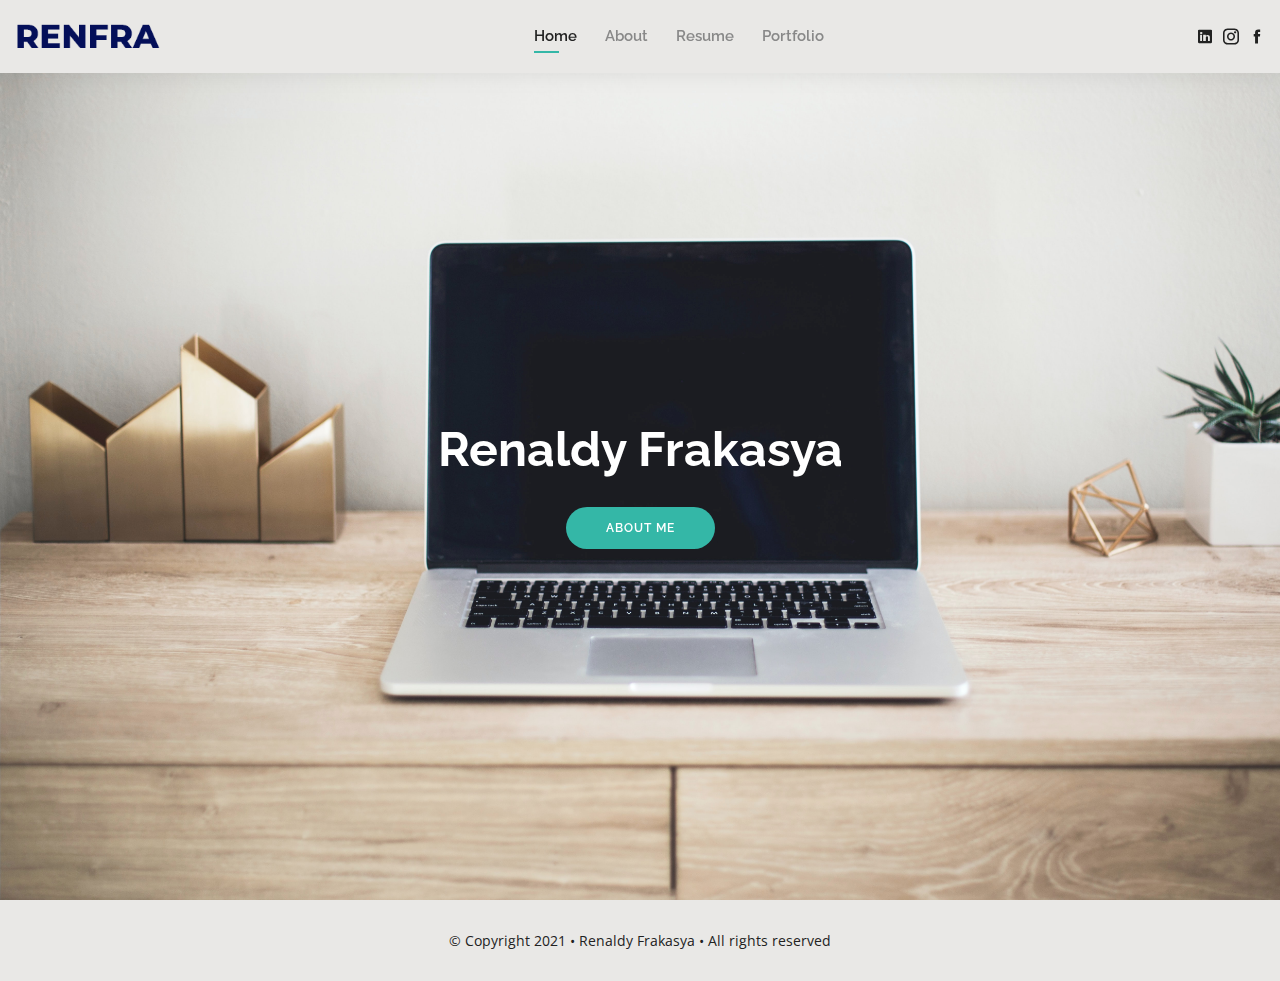
==== commit e8790e60: "initial commit" ====
--- a/index.html
+++ b/index.html
@@ -49,7 +49,6 @@
           <li class="active"><a href="index.html">Home</a></li>
           <li><a href="about.html">About</a></li>
           <li><a href="resume.html">Resume</a></li>
-          <!-- <li><a href="services.html">Services</a></li> -->
           <li><a href="portfolio.html">Portfolio</a></li>
         </ul>
       </nav><!-- .nav-menu -->
@@ -76,7 +75,7 @@
   <footer id="footer">
     <div class="container">
       <div class="copyright">
-        &copy; Copyright 2021 Renaldy Frakasya • All rights reserved
+        &copy; Copyright 2021 • Renaldy Frakasya • All rights reserved
       </div>
     </div>
   </footer><!-- End  Footer -->
